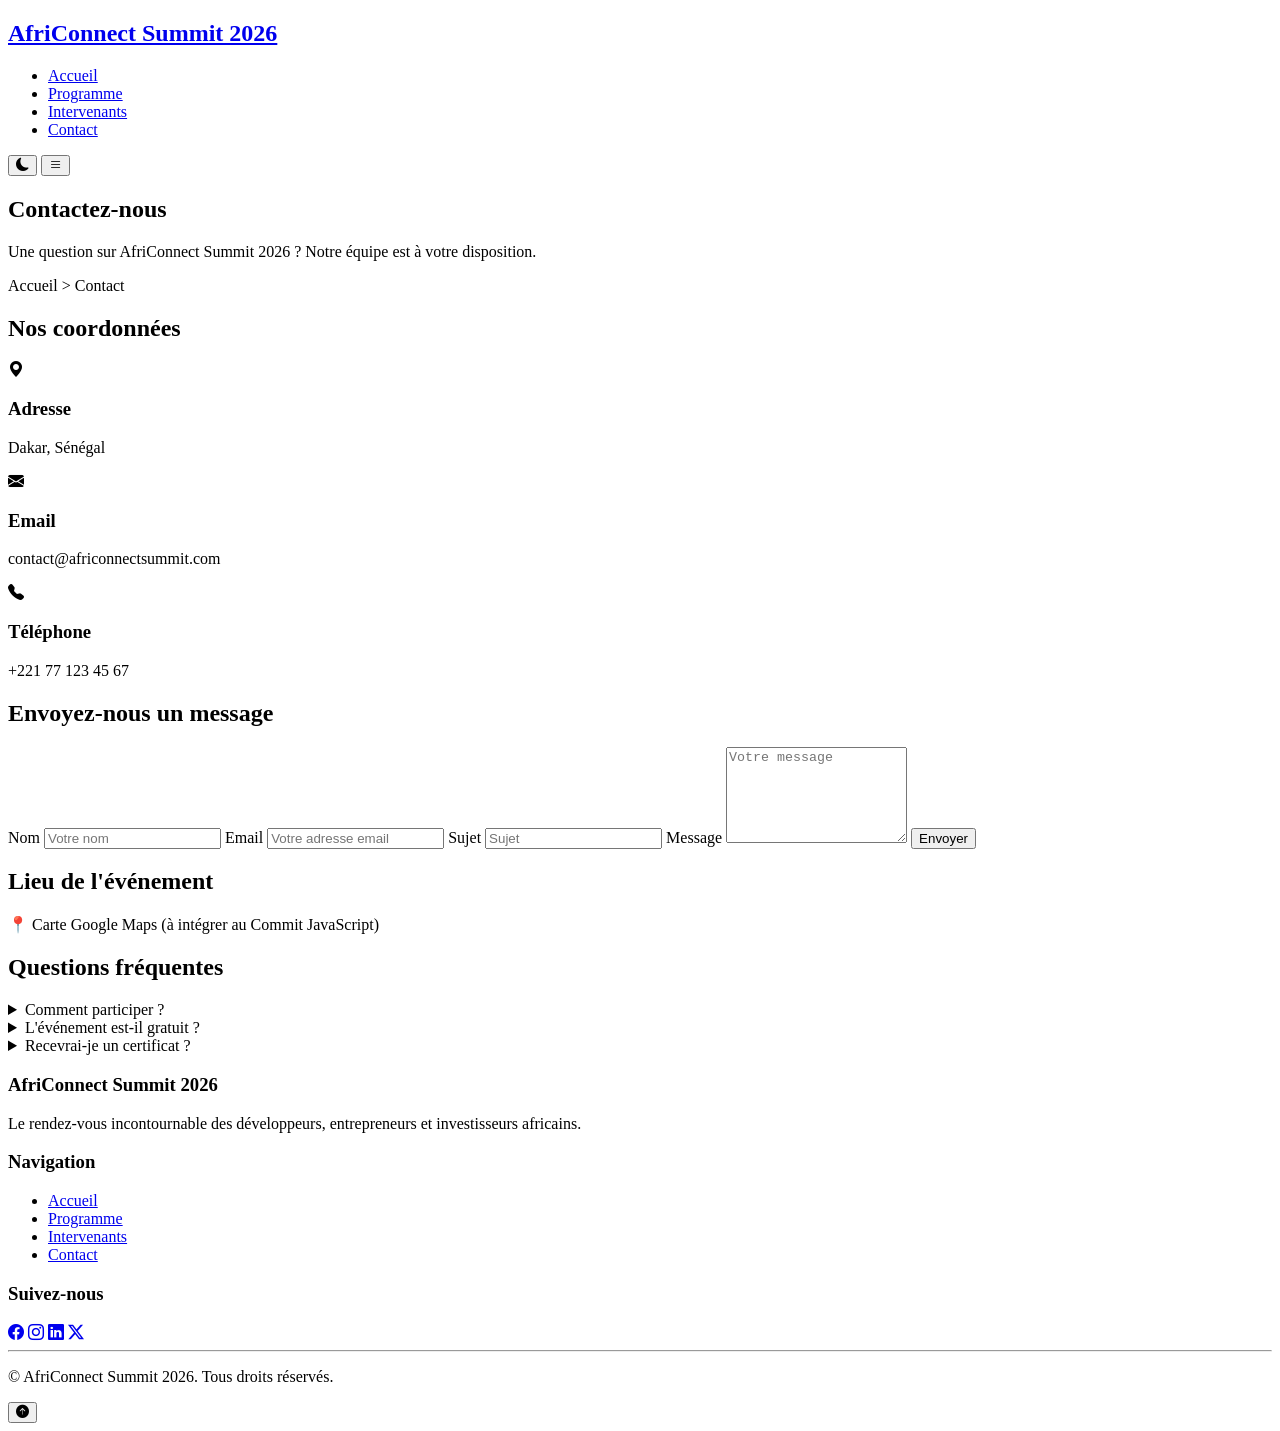
==== contact.html @ fccc992b "HTML : création des pages AfriConnect Summit, ajout du contenu et intégration des images" ====
<!DOCTYPE html>
<html lang="fr">

<head>

<meta charset="UTF-8">
<meta name="viewport" content="width=device-width, initial-scale=1.0">

<title>AfriConnect Summit 2026 - Contact</title>

<link rel="preconnect" href="https://fonts.googleapis.com">
<link rel="preconnect" href="https://fonts.gstatic.com" crossorigin>

<link href="https://fonts.googleapis.com/css2?family=Outfit:wght@400;600;700&family=Poppins:wght@300;400;500;600&display=swap" rel="stylesheet">

<link rel="stylesheet" href="https://cdn.jsdelivr.net/npm/bootstrap-icons@1.13.1/font/bootstrap-icons.min.css">

<link rel="stylesheet" href="css/style.css">

</head>

<body>

<header>

<nav>

<a href="index.html">
<h2>AfriConnect Summit 2026</h2>
</a>

<ul>
<li><a href="index.html">Accueil</a></li>
<li><a href="programme.html">Programme</a></li>
<li><a href="intervenants.html">Intervenants</a></li>
<li><a href="contact.html">Contact</a></li>
</ul>

<button id="theme-toggle">
<i class="bi bi-moon-fill"></i>
</button>

<button id="menu-toggle">
<i class="bi bi-list"></i>
</button>

</nav>

</header>

<main>
    <section id="hero-contact">

<h1>Contactez-nous</h1>

<p>
Une question sur AfriConnect Summit 2026 ?
Notre équipe est à votre disposition.
</p>

<p>
Accueil > Contact
</p>

</section>
<section id="infos-contact">

<h2>Nos coordonnées</h2>

<div class="contact-info">

<article>

<i class="bi bi-geo-alt-fill"></i>

<h3>Adresse</h3>

<p>Dakar, Sénégal</p>

</article>

<article>

<i class="bi bi-envelope-fill"></i>

<h3>Email</h3>

<p>contact@africonnectsummit.com</p>

</article>

<article>

<i class="bi bi-telephone-fill"></i>

<h3>Téléphone</h3>

<p>+221 77 123 45 67</p>

</article>

</div>

</section>
<section id="contact-form">

<h2>Envoyez-nous un message</h2>

<form>

<label>Nom</label>
<input type="text" placeholder="Votre nom">

<label>Email</label>
<input type="email" placeholder="Votre adresse email">

<label>Sujet</label>
<input type="text" placeholder="Sujet">

<label>Message</label>
<textarea rows="6" placeholder="Votre message"></textarea>

<button type="submit">
Envoyer
</button>

</form>

</section>
<section id="map">

<h2>Lieu de l'événement</h2>

<div class="map-placeholder">

<p>📍 Carte Google Maps (à intégrer au Commit JavaScript)</p>

</div>

</section>
<section id="faq">

<h2>Questions fréquentes</h2>

<details>

<summary>Comment participer ?</summary>

<p>
Il suffit de remplir le formulaire d'inscription.
</p>

</details>

<details>

<summary>L'événement est-il gratuit ?</summary>

<p>
Oui, l'accès est gratuit sur inscription.
</p>

</details>

<details>

<summary>Recevrai-je un certificat ?</summary>

<p>
Oui, un certificat de participation sera délivré.
</p>

</details>

</section>
<footer>

    <div class="footer-container"
        <div class="footer-column">
            <h3>AfriConnect Summit 2026</h3>
            <p>
                Le rendez-vous incontournable des développeurs,
                entrepreneurs et investisseurs africains.
            </p>
        </div>
        <div class="footer-column">
            <h3>Navigation</h3>

            <ul>
                <li><a href="index.html">Accueil</a></li>
                <li><a href="programme.html">Programme</a></li>
                <li><a href="intervenants.html">Intervenants</a></li>
                <li><a href="contact.html">Contact</a></li>
            </ul>
        </div>
        <div class="footer-column">

            <h3>Suivez-nous</h3>

            <a href="#"><i class="bi bi-facebook"></i></a>
            <a href="#"><i class="bi bi-instagram"></i></a>
            <a href="#"><i class="bi bi-linkedin"></i></a>
            <a href="#"><i class="bi bi-twitter-x"></i></a>

        </div>

    </div>

    <hr>

    <p>
        &copy; <span id="year"></span> AfriConnect Summit 2026.
        Tous droits réservés.
    </p>

    <button id="backToTop" aria-label="Retour en haut">
        <i class="bi bi-arrow-up-circle-fill"></i>
    </button>

</footer>

</main>

<script src="js/main.js"></script>

</body>
</html>
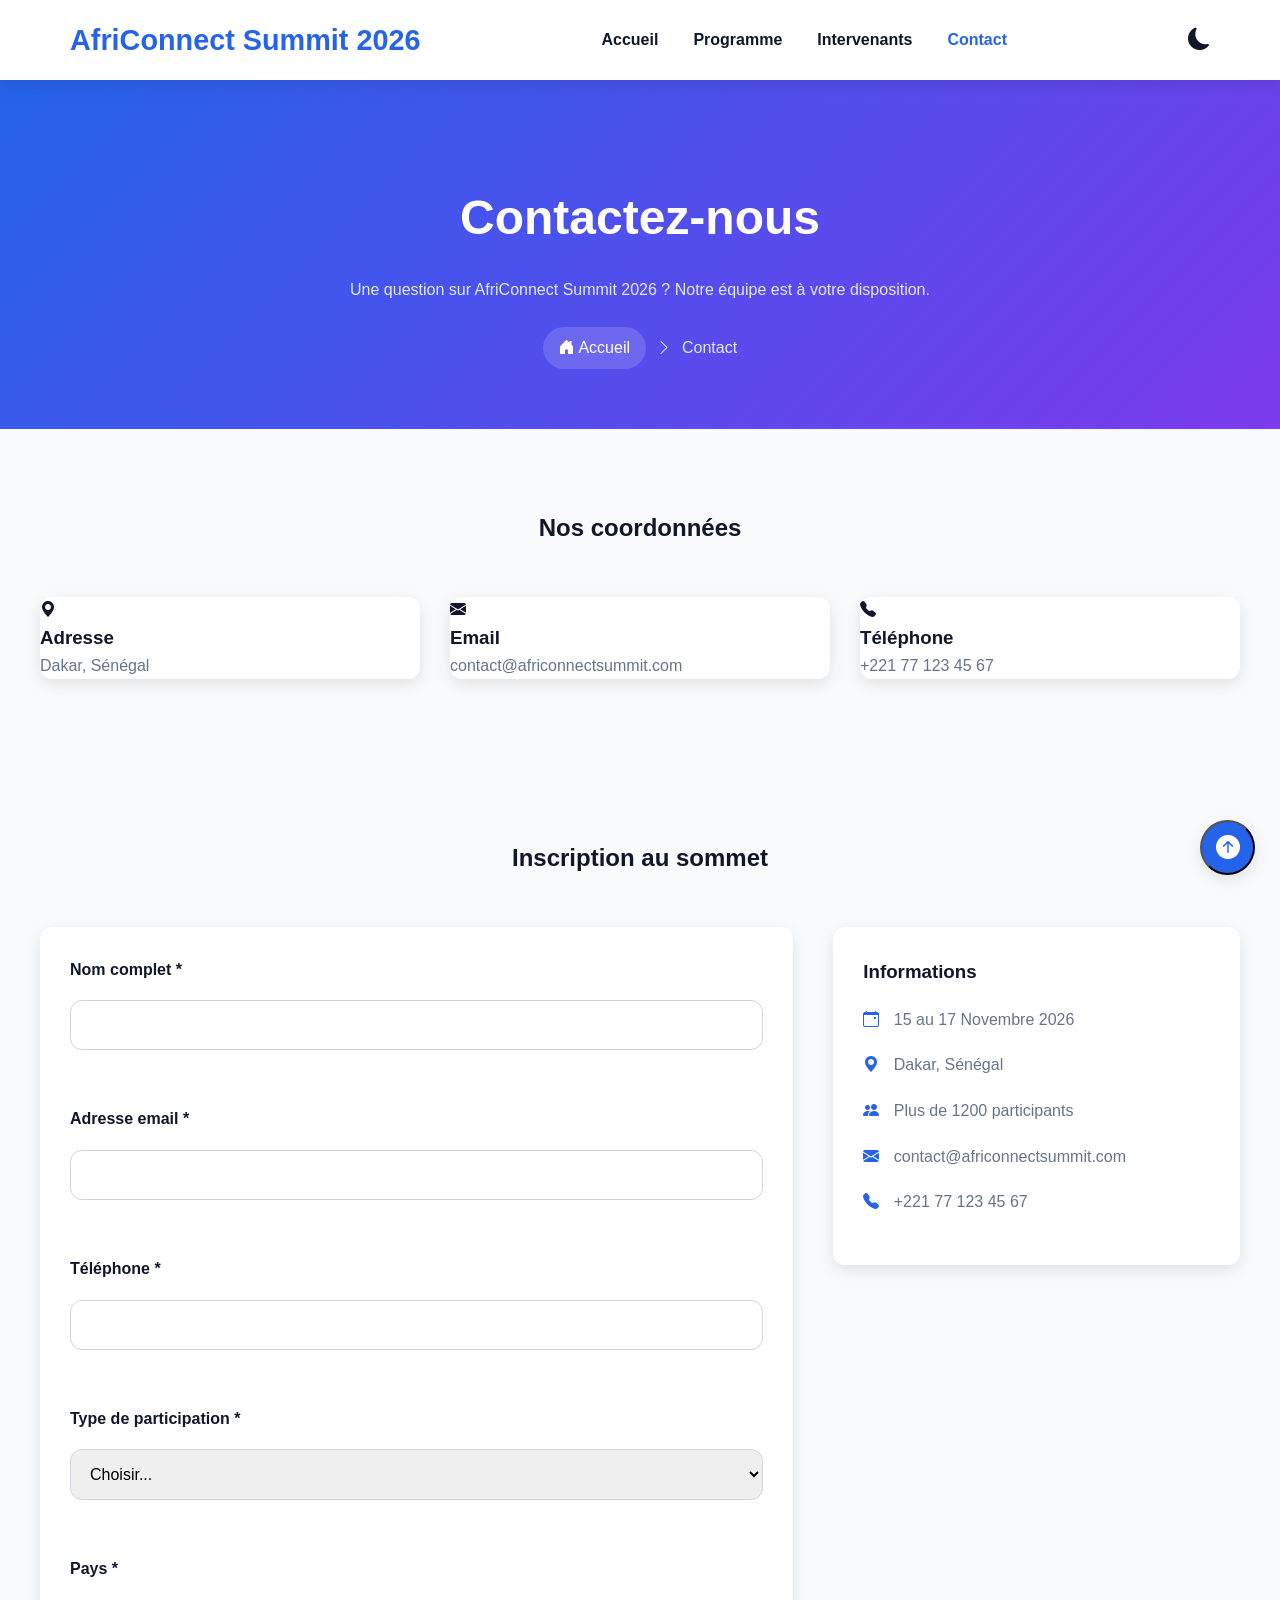
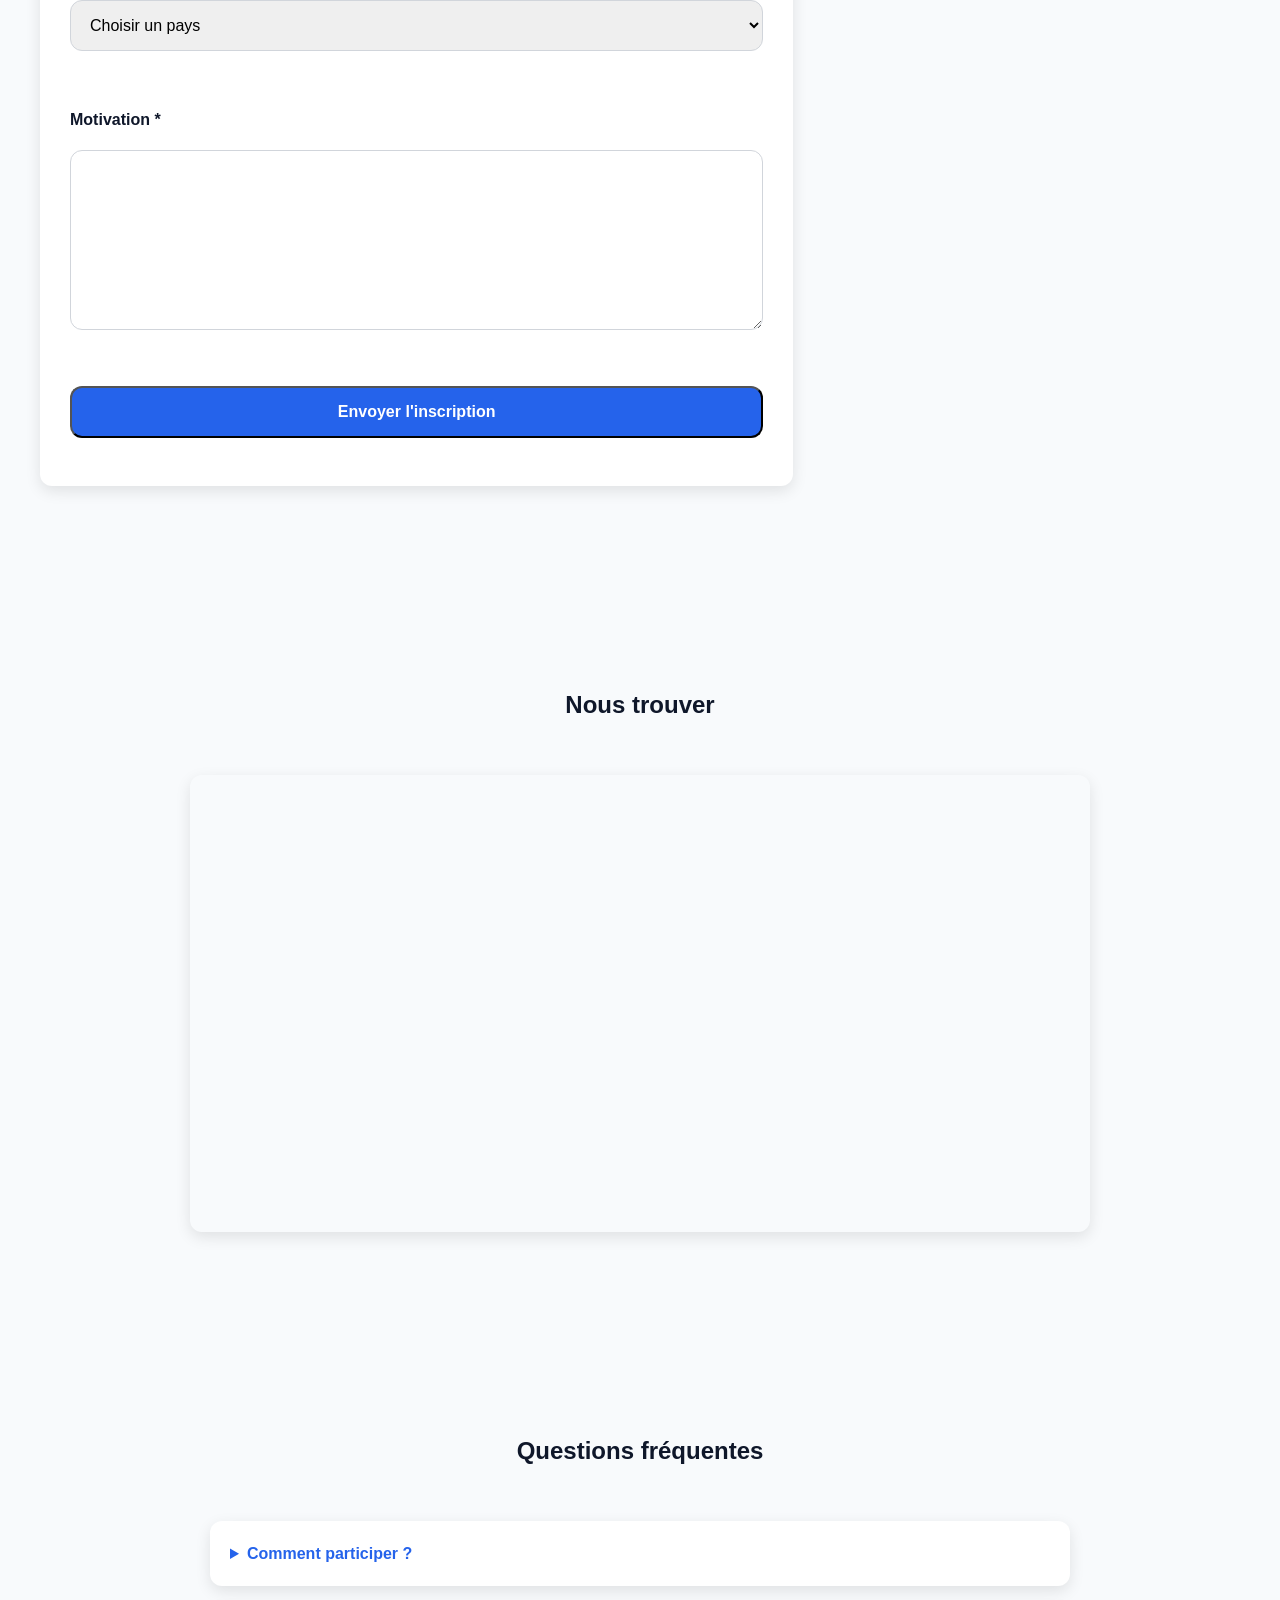
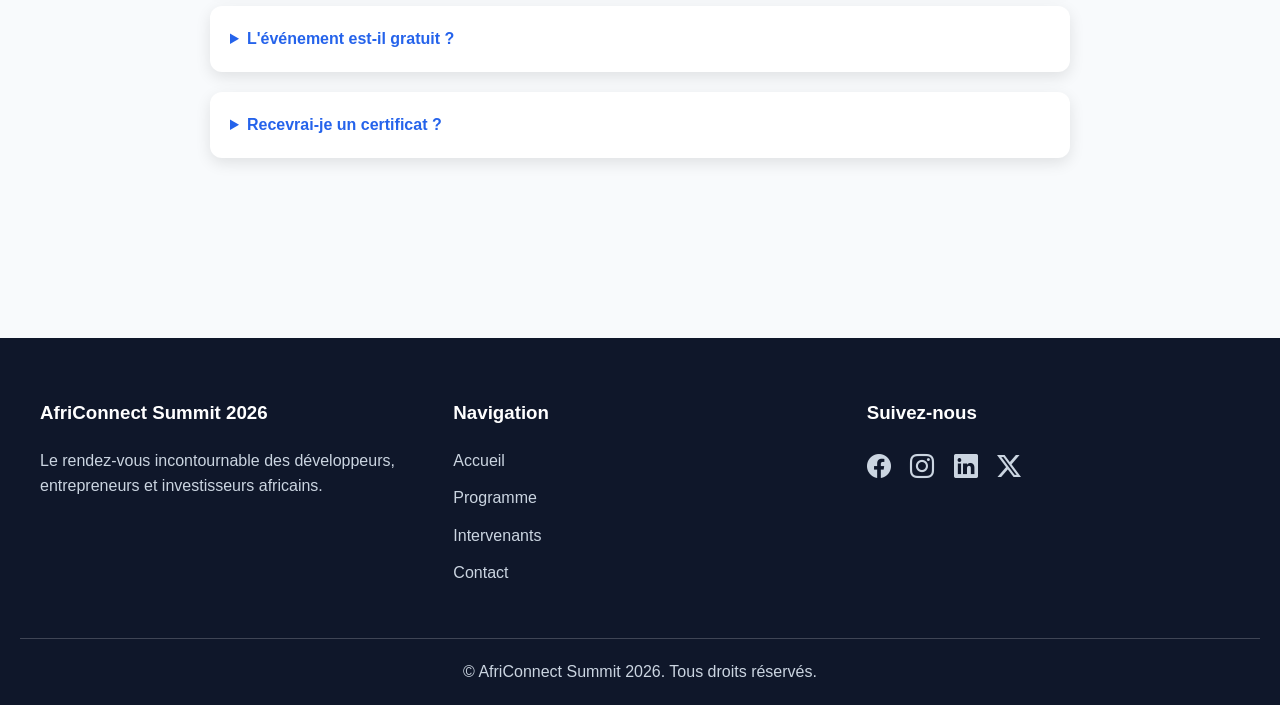
==== commit 9d9121d8: "Ajout des styles CSS, des interactions JavaScript et amélioration de l'interface utilisateur" ====
--- a/contact.html
+++ b/contact.html
@@ -33,14 +33,13 @@
 <li><a href="index.html">Accueil</a></li>
 <li><a href="programme.html">Programme</a></li>
 <li><a href="intervenants.html">Intervenants</a></li>
-<li><a href="contact.html">Contact</a></li>
+<li><a href="contact.html" class="active" aria-current="page">Contact</a></li>
 </ul>
-
-<button id="theme-toggle">
+<button id="theme-toggle" aria-label="Changer de thème">
 <i class="bi bi-moon-fill"></i>
 </button>
 
-<button id="menu-toggle">
+<button id="menu-toggle" aria-label="Ouvrir le menu">
 <i class="bi bi-list"></i>
 </button>
 
@@ -58,11 +57,20 @@
 Notre équipe est à votre disposition.
 </p>
 
-<p>
-Accueil > Contact
-</p>
+<div class="breadcrumb">
+    <a href="index.html">
+        <i class="bi bi-house-door-fill"></i> Accueil
+    </a>
+
+    <span>
+        <i class="bi bi-chevron-right"></i>
+    </span>
+
+    <span>Contact</span>
+</div>
 
 </section>
+
 <section id="infos-contact">
 
 <h2>Nos coordonnées</h2>
@@ -104,38 +112,109 @@
 </section>
 <section id="contact-form">
 
-<h2>Envoyez-nous un message</h2>
-
-<form>
-
-<label>Nom</label>
-<input type="text" placeholder="Votre nom">
-
-<label>Email</label>
-<input type="email" placeholder="Votre adresse email">
-
-<label>Sujet</label>
-<input type="text" placeholder="Sujet">
-
-<label>Message</label>
-<textarea rows="6" placeholder="Votre message"></textarea>
-
-<button type="submit">
-Envoyer
-</button>
+    <h2>Inscription au sommet</h2>
+
+    <div class="contact-container">
+
+        <div class="formulaire">
+
+            <form id="registrationForm">
+
+                <label for="nom">Nom complet *</label>
+                <input type="text" id="nom" name="nom" required>
+                <small class="error"></small>
+
+                <label for="email">Adresse email *</label>
+                <input type="email" id="email" name="email" required>
+                <small class="error"></small>
+
+                <label for="telephone">Téléphone *</label>
+                <input type="tel" id="telephone" name="telephone" required>
+                <small class="error"></small>
+
+                <label for="participation">Type de participation *</label>
+
+                <select id="participation" name="participation" required>
+                    <option value="">Choisir...</option>
+                    <option>Participant</option>
+                    <option>Intervenant</option>
+                    <option>Partenaire</option>
+                    <option>Presse</option>
+                </select>
+
+                <small class="error"></small>
+
+                <label for="pays">Pays *</label>
+
+                <select id="pays" name="pays" required>
+                    <option value="">Choisir un pays</option>
+                    <option>Sénégal</option>
+                    <option>Mauritanie</option>
+                    <option>Mali</option>
+                    <option>Maroc</option>
+                    <option>Algérie</option>
+                    <option>Tunisie</option>
+                    <option>Ghana</option>
+                    <option>Nigeria</option>
+                    <option>Côte d'Ivoire</option>
+                    <option>Burkina Faso</option>
+                </select>
+
+                <small class="error"></small>
+
+                <label for="message">Motivation *</label>
+
+                <textarea id="message" name="message" rows="6" required></textarea>
+
+                <small class="error"></small>
+
+                <button type="submit">
+                    Envoyer l'inscription
+                </button>
+
+                <p id="successMessage"></p>
+
 
 </form>
 
-</section>
+</div>
+
+<div class="infos">
+
+<h3>Informations</h3>
+
+<p><i class="bi bi-calendar-event"></i> 15 au 17 Novembre 2026</p>
+
+<p><i class="bi bi-geo-alt-fill"></i> Dakar, Sénégal</p>
+
+<p><i class="bi bi-people-fill"></i> Plus de 1200 participants</p>
+
+<p><i class="bi bi-envelope-fill"></i> contact@africonnectsummit.com</p>
+
+<p><i class="bi bi-telephone-fill"></i> +221 77 123 45 67</p>
+
+</div> 
+
+</div>
+
+</section> 
+
 <section id="map">
 
-<h2>Lieu de l'événement</h2>
-
-<div class="map-placeholder">
-
-<p>📍 Carte Google Maps (à intégrer au Commit JavaScript)</p>
-
-</div>
+    <h2>Nous trouver</h2>
+
+    <div class="map-container">
+
+        <iframe
+    src="https://www.google.com/maps?q=Dakar,Senegal&output=embed"
+    width="100%"
+    height="450"
+    style="border:0;"
+    loading="lazy"
+    allowfullscreen>
+</iframe>
+
+    </div>
 
 </section>
 <section id="faq">
@@ -175,7 +254,7 @@
 </section>
 <footer>
 
-    <div class="footer-container"
+    <div class="footer-container">
         <div class="footer-column">
             <h3>AfriConnect Summit 2026</h3>
             <p>
--- a/css/style.css
+++ b/css/style.css
@@ -0,0 +1,1410 @@
+/* 
+   AFRICONNECT SUMMIT 2026 STYLE PRINCIPAL
+*/
+
+/* Variables */
+:root{
+    --primary-color:#2563eb;
+    --secondary-color:#7c3aed;
+    --accent-color:#06b6d4;
+
+    --dark:#0f172a;
+    --dark-light:#1e293b;
+    --light:#f8fafc;
+    --white:#ffffff;
+    --gray:#64748b;
+
+    --radius:12px;
+    --shadow:0 5px 15px rgba(0,0,0,.10);
+    --transition:.3s ease-in-out;
+}
+
+/* Réinitialisation */
+
+*{
+    margin:0;
+    padding:0;
+    box-sizing:border-box;
+}
+
+html{
+    scroll-behavior:smooth;
+}
+
+body{
+    font-family:"Poppins",sans-serif;
+    background:var(--light);
+    color:var(--dark);
+    line-height:1.6;
+    padding-top:80px;
+}
+
+img{
+    display:block;
+    max-width:100%;
+}
+
+a{
+    text-decoration:none;
+    color:inherit;
+}
+
+ul{
+    list-style:none;
+}
+
+h1,h2,h3,h4{
+    font-family:"Outfit",sans-serif;
+    font-weight:700;
+}
+
+p{
+    color:var(--gray);
+}
+
+.container{
+    width:90%;
+    max-width:1200px;
+    margin:auto;
+}
+
+
+/*HEADER*/
+
+header{
+    position:fixed;
+    top:0;
+    left:0;
+    width:100%;
+    background:var(--white);
+    box-shadow:var(--shadow);
+    z-index:1000;
+}
+
+nav{
+    max-width:1200px;
+    height:80px;
+    margin:auto;
+    padding:0 30px;
+
+    display:flex;
+    justify-content:space-between;
+    align-items:center;
+}
+
+nav h2{
+    color:var(--primary-color);
+    font-size:1.8rem;
+}
+
+nav ul{
+    display:flex;
+    align-items:center;
+    gap:35px;
+}
+
+nav ul li a{
+    font-weight:600;
+    transition:var(--transition);
+}
+
+nav ul li a:hover{
+    color:var(--primary-color);
+}
+
+nav ul li a.active{
+    color:var(--primary-color);
+    font-weight:700;
+}
+
+/* Boutons */
+
+#theme-toggle,
+#menu-toggle{
+    background:none;
+    border:none;
+    font-size:1.4rem;
+    color:var(--dark);
+    cursor:pointer;
+    transition:var(--transition);
+}
+
+#theme-toggle:hover,
+#menu-toggle:hover{
+    color:var(--primary-color);
+}
+
+/* Menu hamburger caché sur ordinateur */
+
+#menu-toggle{
+    display:none;
+}
+
+
+/* HERO (Toutes les pages)*/
+
+.hero,
+#hero-programme,
+#hero-speakers,
+#hero-contact{
+
+    padding:100px 20px 60px;
+    text-align:center;
+
+    background:linear-gradient(
+        135deg,
+        var(--primary-color),
+        var(--secondary-color)
+    );
+
+    color:var(--white);
+
+}
+
+.hero h1,
+#hero-programme h1,
+#hero-speakers h1,
+#hero-contact h1{
+
+    color:var(--white);
+    font-size:3rem;
+    margin-bottom:20px;
+
+}
+
+.hero p,
+#hero-programme p,
+#hero-speakers p,
+#hero-contact p{
+
+    max-width:700px;
+    margin:15px auto;
+    color:#e2e8f0;
+
+}
+
+
+
+/* *BOUTONS*/
+
+.hero-buttons{
+
+    display:flex;
+    justify-content:center;
+    gap:20px;
+    margin-top:35px;
+    flex-wrap:wrap;
+
+}
+
+.btn{
+
+    display:inline-block;
+    padding:15px 30px;
+    border-radius:50px;
+    font-weight:600;
+    transition:var(--transition);
+
+}
+
+.btn-primary{
+
+    background:var(--accent-color);
+    color:var(--white);
+
+}
+
+.btn-primary:hover{
+
+    transform:translateY(-5px);
+
+}
+
+.btn-secondary{
+
+    background:var(--white);
+    color:var(--primary-color);
+
+}
+
+.btn-secondary:hover{
+
+    transform:translateY(-5px);
+
+}
+
+
+/*BREADCRUMB*/
+
+.breadcrumb{
+
+    margin-top:25px;
+    display:flex;
+    justify-content:center;
+    align-items:center;
+    gap:10px;
+
+}
+
+.breadcrumb a{
+
+    color:var(--white);
+    background:rgba(255,255,255,.15);
+    padding:8px 16px;
+    border-radius:25px;
+    transition:var(--transition);
+
+}
+
+.breadcrumb a:hover{
+
+    background:rgba(255,255,255,.30);
+
+}
+
+.breadcrumb span{
+
+    color:#dbeafe;
+
+}
+
+
+/* sections */
+
+section{
+    padding:80px 20px;
+}
+
+section h2{
+    text-align:center;
+    margin-bottom:50px;
+}
+
+/* cartes */
+
+.stat-card,
+.why-card,
+.speaker-card,
+.contact-info article,
+.themes-container article,
+.sponsors-container article{
+
+    background:var(--white);
+    border-radius:var(--radius);
+    box-shadow:var(--shadow);
+    transition:var(--transition);
+
+}
+
+.stat-card:hover,
+.why-card:hover,
+.speaker-card:hover,
+.contact-info article:hover,
+.themes-container article:hover,
+.sponsors-container article:hover{
+
+    transform:translateY(-10px);
+
+}
+
+
+/* Grilles */
+.stats-container,
+.why-container,
+.speakers-container,
+.contact-info,
+.themes-container,
+.sponsors-container{
+
+    max-width:1200px;
+    margin:auto;
+
+    display:grid;
+    gap:30px;
+}
+
+.stats-container{
+    grid-template-columns:repeat(4,1fr);
+}
+
+.why-container{
+    grid-template-columns:repeat(3,1fr);
+}
+
+.speakers-container{
+    grid-template-columns:repeat(4,1fr);
+}
+
+.contact-info{
+    grid-template-columns:repeat(3,1fr);
+}
+
+.themes-container{
+    grid-template-columns:repeat(4,1fr);
+}
+
+.sponsors-container{
+    grid-template-columns:repeat(3,1fr);
+}
+
+
+
+
+
+@media(max-width:992px){
+
+    .speakers-container{
+        grid-template-columns:repeat(2,1fr);
+    }
+
+}
+
+@media(max-width:768px){
+
+    .speakers-container{
+        grid-template-columns:1fr;
+    }
+
+}
+/* contact */
+
+.contact-container{
+
+    max-width:1200px;
+    margin:40px auto;
+
+    display:flex;
+    gap:40px;
+    align-items:flex-start;
+
+}
+
+.formulaire{
+
+    flex:2;
+
+    background:var(--white);
+    padding:30px;
+
+    border-radius:var(--radius);
+    box-shadow:var(--shadow);
+
+}
+
+.infos{
+
+    flex:1;
+
+    background:var(--white);
+    padding:30px;
+
+    border-radius:var(--radius);
+    box-shadow:var(--shadow);
+
+}
+
+.infos h3{
+
+    margin-bottom:20px;
+
+}
+
+.infos p{
+
+    margin:20px 0;
+
+}
+
+.infos i{
+
+    color:var(--primary-color);
+    margin-right:10px;
+
+}
+
+
+/* formulaire */
+
+#contact-form form{
+
+    display:flex;
+    flex-direction:column;
+    gap:18px;
+
+}
+
+#contact-form label{
+
+    font-weight:600;
+
+}
+
+#contact-form input,
+#contact-form select,
+#contact-form textarea{
+
+    width:100%;
+
+    padding:15px;
+
+    border:1px solid #d1d5db;
+
+    border-radius:var(--radius);
+
+    font-size:1rem;
+
+    font-family:inherit;
+
+    outline:none;
+
+    transition:var(--transition);
+
+}
+
+#contact-form input:focus,
+#contact-form select:focus,
+#contact-form textarea:focus{
+
+    border-color:var(--primary-color);
+
+    box-shadow:0 0 8px rgba(37,99,235,.2);
+
+}
+
+#contact-form textarea{
+
+    min-height:180px;
+    resize:vertical;
+
+}
+
+#contact-form button{
+
+    background:var(--primary-color);
+
+    color:var(--white);
+
+    padding:15px;
+
+    border-radius:var(--radius);
+
+    font-size:1rem;
+
+    font-weight:600;
+
+}
+
+#contact-form button:hover{
+
+    background:var(--secondary-color);
+
+}
+
+/* validation */
+
+.error{
+
+    color:#dc2626;
+
+    font-size:.9rem;
+
+    min-height:20px;
+
+}
+
+.success{
+
+    margin-top:20px;
+
+    background:#16a34a;
+
+    color:white;
+
+    padding:15px;
+
+    border-radius:var(--radius);
+
+    text-align:center;
+
+}
+
+
+/* google maps */
+
+.map-container{
+    max-width:900px;
+    margin:40px auto;
+    border-radius:var(--radius);
+    overflow:hidden;
+    box-shadow:var(--shadow);
+}
+
+
+/* FAQ  */
+
+#faq{
+
+    max-width:900px;
+    margin:auto;
+
+}
+
+#faq details{
+
+    background:var(--white);
+
+    margin-bottom:20px;
+
+    padding:20px;
+
+    border-radius:var(--radius);
+
+    box-shadow:var(--shadow);
+
+}
+
+#faq summary{
+
+    cursor:pointer;
+
+    font-weight:600;
+
+    color:var(--primary-color);
+
+}
+
+#faq p{
+
+    margin-top:15px;
+
+}
+
+
+/*FOOTER*/
+
+footer{
+
+    background:var(--dark);
+
+    color:var(--white);
+
+    padding:60px 20px 20px;
+
+    margin-top:80px;
+
+}
+
+.footer-container{
+
+    max-width:1200px;
+
+    margin:auto;
+
+    display:grid;
+
+    grid-template-columns:repeat(3,1fr);
+
+    gap:40px;
+
+}
+
+.footer-column h3{
+
+    color:var(--white);
+
+    margin-bottom:20px;
+
+}
+
+.footer-column p{
+
+    color:#cbd5e1;
+
+}
+
+.footer-column ul{
+
+    padding:0;
+
+}
+
+.footer-column ul li{
+
+    margin-bottom:12px;
+
+}
+
+.footer-column a{
+
+    color:#cbd5e1;
+
+    transition:var(--transition);
+
+}
+
+.footer-column a:hover{
+
+    color:var(--accent-color);
+
+}
+
+.footer-column i{
+
+    font-size:1.5rem;
+
+    margin-right:15px;
+
+}
+
+footer hr{
+
+    margin:40px 0 20px;
+
+    border:none;
+
+    border-top:1px solid rgba(255,255,255,.2);
+
+}
+
+footer > p{
+
+    text-align:center;
+
+    color:#cbd5e1;
+
+}
+
+
+/* bouton retour en haut */
+
+#backToTop{
+
+    position:fixed;
+
+    right:25px;
+
+    bottom:25px;
+
+    width:55px;
+
+    height:55px;
+
+    border-radius:50%;
+
+    background:var(--primary-color);
+
+    color:var(--white);
+
+    display:flex;
+
+    justify-content:center;
+
+    align-items:center;
+
+    font-size:1.5rem;
+
+    box-shadow:var(--shadow);
+
+    transition:var(--transition);
+
+}
+
+#backToTop:hover{
+
+    background:var(--secondary-color);
+
+    transform:translateY(-5px);
+
+}
+
+
+/* dark mode */
+
+body.dark-mode{
+
+    background:var(--dark);
+
+    color:var(--light);
+
+}
+
+body.dark-mode header{
+
+    background:var(--dark-light);
+
+
+}
+
+body.dark-mode nav h2,
+body.dark-mode nav a,
+body.dark-mode h1,
+body.dark-mode h2,
+body.dark-mode h3,
+body.dark-mode h4{
+
+    color:var(--light);
+
+}
+
+body.dark-mode p,
+body.dark-mode span,
+body.dark-mode label{
+
+    color:#cbd5e1;
+
+}
+
+body.dark-mode .stat-card,
+body.dark-mode .why-card,
+body.dark-mode .speaker-card,
+body.dark-mode .themes-container article,
+body.dark-mode .contact-info article,
+body.dark-mode .formulaire,
+body.dark-mode .infos,
+body.dark-mode .map-placeholder,
+body.dark-mode #faq details,
+body.dark-mode .sponsors-container article,
+body.dark-mode .tab,
+body.dark-mode table{
+
+    background:var(--dark-light);
+
+}
+
+body.dark-mode input,
+body.dark-mode textarea,
+body.dark-mode select{
+
+    background:#334155;
+
+    color:white;
+
+    border:1px solid #475569;
+
+}
+
+body.dark-mode input::placeholder,
+body.dark-mode textarea::placeholder{
+
+    color:#cbd5e1;
+
+}
+
+body.dark-mode footer{
+
+    background:#020617;
+
+}
+
+body.dark-mode .footer-column p,
+body.dark-mode .footer-column a{
+
+    color:#cbd5e1;
+
+}
+
+body.dark-mode .footer-column a:hover{
+
+    color:var(--accent-color);
+
+}
+
+
+/* Tableau Programme - Dark Mode */
+
+body.dark-mode thead{
+    background:var(--primary-color);
+    color:var(--white);
+}
+
+body.dark-mode tbody tr{
+    background:var(--dark-light);
+}
+
+body.dark-mode tbody td{
+    color:var(--light);
+    border-bottom:1px solid #475569;
+}
+
+body.dark-mode tbody tr:hover{
+    background:#334155;
+}
+
+body.dark-mode .tab{
+    background:#334155;
+    color:var(--light);
+}
+
+body.dark-mode .tab.active{
+    background:var(--primary-color);
+    color:var(--white);
+}
+
+
+/* ============================
+   HERO ACCUEIL
+============================ */
+
+.hero{
+    min-height:calc(100vh - 80px);
+    display:flex;
+    justify-content:center;
+    align-items:center;
+    text-align:center;
+}
+
+.hero-location{
+    margin-top:20px;
+    font-size:1.1rem;
+    font-weight:600;
+}
+
+#countdown{
+    margin-top:50px;
+
+    display:flex;
+    justify-content:center;
+    align-items:center;
+
+    gap:25px;
+
+    flex-wrap:wrap;
+}
+
+.time-box{
+    width:120px;
+    height:120px;
+
+    background:rgba(255,255,255,.15);
+
+    backdrop-filter:blur(10px);
+
+    border-radius:15px;
+
+    display:flex;
+    flex-direction:column;
+    justify-content:center;
+    align-items:center;
+
+    box-shadow:var(--shadow);
+}
+
+.time-box h2{
+    color:white;
+    font-size:2.2rem;
+}
+
+.time-box p{
+    color:white;
+    margin-top:8px;
+}
+
+
+/* CHIFFRES */
+.chiffres{
+    text-align:center;
+}
+
+.stat-card h3{
+    font-size:2.3rem;
+    margin-bottom:10px;
+}
+
+
+/*  */
+
+.why-card h3{
+    margin-bottom:15px;
+}
+
+.why-card p{
+    padding:0 10px;
+}
+/*  */
+
+
+.tab-content{
+    display:none;
+}
+
+.tab-content.active{
+    display:block;
+}
+
+.tabs{
+    display:flex;
+    justify-content:center;
+    gap:20px;
+    flex-wrap:wrap;
+    margin:50px 0;
+}
+
+.tab{
+    padding:14px 30px;
+    border:none;
+    border-radius:40px;
+    background:white;
+    color:var(--dark);
+    font-weight:600;
+    cursor:pointer;
+    box-shadow:var(--shadow);
+    transition:.3s;
+}
+
+.tab:hover{
+    transform:translateY(-3px);
+}
+
+.tab.active{
+    background:linear-gradient(
+        135deg,
+        var(--primary-color),
+        var(--secondary-color)
+    );
+    color:white;
+}
+
+/* TABLE */
+table{
+    width:100%;
+    border-collapse:collapse;
+    overflow:hidden;
+    border-radius:15px;
+    box-shadow:var(--shadow);
+    background:white;
+}
+
+thead{
+    background:linear-gradient(
+        90deg,
+        var(--primary-color),
+        var(--secondary-color)
+    );
+}
+
+thead th{
+    color:white;
+    padding:18px;
+}
+
+tbody td{
+    padding:18px;
+    border-bottom:1px solid #eee;
+}
+
+tbody tr{
+    transition:.3s;
+}
+
+tbody tr:hover{
+    background:#f4f9ff;
+}
+
+.program-table{
+    overflow:hidden;
+    border-radius:18px;
+    box-shadow:var(--shadow);
+    margin-top:40px;
+}
+
+.program-table table{
+    width:100%;
+    border-collapse:collapse;
+}
+
+.program-table thead{
+    background:linear-gradient(
+        135deg,
+        var(--primary-color),
+        var(--secondary-color)
+    );
+    color:white;
+}
+
+.program-table th,
+.program-table td{
+    padding:18px;
+    text-align:left;
+}
+
+.program-table tbody tr:nth-child(even){
+    background:#f8fafc;
+}
+
+.program-table tbody tr:hover{
+    background:#dbeafe;
+}
+/* SPONSORS */
+.sponsors-container{
+    max-width:1100px;
+    margin:50px auto;
+
+    display:grid;
+    grid-template-columns:1fr 1.4fr 1fr;
+    gap:30px;
+    align-items:center;
+}
+
+.sponsors-container article{
+    padding:35px 25px;
+    border-radius:18px;
+    text-align:center;
+    box-shadow:var(--shadow);
+    transition:var(--transition);
+}
+
+.sponsors-container article:hover{
+    transform:translateY(-10px);
+}
+
+.gold{
+    border-top:8px solid gold;
+    padding:60px 30px;
+    transform:scale(1.08);
+}
+
+.silver{
+    border-top:8px solid silver;
+}
+
+.bronze{
+    border-top:8px solid peru;
+}
+
+.gold h3,
+.silver h3,
+.bronze h3{
+    margin-bottom:18px;
+}
+
+.gold p,
+.silver p,
+.bronze p{
+    line-height:1.8;
+}
+
+/* SPEAKER CARDS */
+.speaker-card{
+    background: var(--white);
+    border-radius: 18px;
+    overflow: hidden;
+    box-shadow: 0 8px 20px rgba(0,0,0,.10);
+    transition: all .4s ease;
+}
+
+.speaker-card:hover{
+    transform: translateY(-10px);
+    box-shadow: 0 15px 35px rgba(0,0,0,.18);
+}
+
+.speaker-card img{
+    width:100%;
+    height:250px;
+    object-fit:cover;
+    transition:.5s;
+}
+
+.speaker-card:hover img{
+    transform:scale(1.08);
+}
+
+.speaker-content{
+    padding:20px;
+    text-align:center;
+}
+
+.speaker-content h3{
+    margin-bottom:8px;
+    color:var(--dark);
+    font-size:1.2rem;
+}
+
+.speaker-content p{
+    color:var(--gray);
+    margin-bottom:12px;
+}
+
+.speaker-content span{
+    display:inline-block;
+    background:#eef4ff;
+    color:var(--primary-color);
+    padding:6px 15px;
+    border-radius:20px;
+    font-size:.9rem;
+    font-weight:600;
+}
+
+/* CARDS */
+.stat-card:hover,
+.why-card:hover,
+.speaker-card:hover,
+.contact-info article:hover,
+.themes-container article:hover,
+.sponsors-container article:hover{
+    transform:translateY(-10px);
+}
+
+.btn:hover{
+    transform:translateY(-5px);
+}
+
+#backToTop:hover{
+    transform:translateY(-5px);
+}
+
+/* FILTERS */
+#filters{
+    text-align:center;
+    padding:60px 20px;
+}
+
+.filter-buttons{
+    display:flex;
+    justify-content:center;
+    align-items:center;
+    gap:20px;
+    flex-wrap:wrap;
+    margin-top:30px;
+}
+
+.filter-buttons button{
+    padding:12px 25px;
+    border:none;
+    border-radius:30px;
+    background:var(--white);
+    color:var(--dark);
+    font-weight:600;
+    cursor:pointer;
+    box-shadow:var(--shadow);
+    transition:var(--transition);
+}
+
+.filter-buttons button:hover,
+.filter-buttons button.active{
+    background:var(--primary-color);
+    color:var(--white);
+}
+
+
+
+#hero-programme{
+    min-height:45vh;
+    display:flex;
+    flex-direction:column;
+    justify-content:center;
+    align-items:center;
+    text-align:center;
+}
+
+#hero-programme h1{
+    font-size:3rem;
+    margin-bottom:20px;
+}
+
+#hero-programme p{
+    max-width:700px;
+    font-size:1.1rem;
+}
+
+.tab,
+table,
+tbody tr{
+    transition:.3s;
+}
+.program-table tbody tr{
+    transition:.3s;
+}
+
+.program-table tbody tr:hover{
+    transform:scale(1.01);
+}
+
+
+
+.speaker-card{
+    transition:0.4s ease;
+}
+
+.speaker-card.hide{
+    opacity:0;
+    transform:scale(0.9);
+    pointer-events:none;
+    display:none;
+}
+
+.speaker-card.show{
+    opacity:1;
+    transform:scale(1);
+    display:block;
+}
+
+.program-table td i{
+    color:var(--primary-color);
+    margin-right:8px;
+}
+
+
+
+@media (max-width:992px){
+
+    nav{
+        padding:0 20px;
+    }
+
+    nav h2{
+        font-size:1.5rem;
+    }
+
+    #menu-toggle{
+        display:block;
+    }
+
+    nav ul{
+        position:absolute;
+        top:80px;
+        left:0;
+        width:100%;
+        background:var(--white);
+
+        display:flex;
+        flex-direction:column;
+        align-items:center;
+        gap:20px;
+
+        padding:30px 0;
+
+        box-shadow:var(--shadow);
+
+        display:none;
+    }
+
+    nav ul.show{
+        display:flex;
+    }
+
+    body.dark-mode nav ul{
+        background:var(--dark-light);
+    }
+
+}
+
+@media (max-width:768px){
+
+    .stats-container,
+    .why-container,
+    .themes-container,
+    .contact-info,
+    .footer-container{
+        grid-template-columns:1fr;
+    }
+
+    .speakers-grid{
+        grid-template-columns:1fr;
+    }
+
+    .sponsors-container{
+        grid-template-columns:1fr;
+    }
+
+    .contact-container{
+        flex-direction:column;
+    }
+
+    .hero h1,
+    #hero-programme h1,
+    #hero-speakers h1,
+    #hero-contact h1{
+        font-size:2.2rem;
+    }
+
+    .time-box{
+        width:90px;
+        height:90px;
+    }
+
+}
+
+@media (max-width:768px){
+
+    table{
+        display:block;
+        overflow-x:auto;
+        white-space:nowrap;
+    }
+
+}
+
+.reveal{
+    opacity:0;
+    transform:translateY(40px);
+    transition:.8s ease;
+}
+
+.reveal.active{
+    opacity:1;
+    transform:translateY(0);
+}
+
+.speaker-card img{
+    transition:.5s;
+}
+
+.speaker-card:hover img{
+    transform:scale(1.08);
+}
+
+.btn:hover{
+    transform:translateY(-5px) scale(1.03);
+}
+
+.footer-column a:hover{
+    transform:translateY(-4px);
+}
+
+.themes-container article{
+    background:var(--white);
+    padding:35px 25px;
+    border-radius:18px;
+    text-align:center;
+    box-shadow:var(--shadow);
+    transition:var(--transition);
+}
+
+.themes-container article:hover{
+    transform:translateY(-10px);
+    box-shadow:0 15px 30px rgba(0,0,0,.15);
+}
+
+.themes-container i{
+    font-size:3.2rem;
+    color:var(--primary-color);
+    margin-bottom:20px;
+    transition:.4s;
+}
+
+.themes-container article:hover i{
+    transform:scale(1.2) rotate(8deg);
+    color:var(--secondary-color);
+}
+
+.themes-container h3{
+    margin-bottom:15px;
+}
+
+body.dark-mode #contact-form,
+body.dark-mode #infos-contact,
+body.dark-mode #faq,
+body.dark-mode #map{
+    background:var(--dark);
+}
+
+body.dark-mode iframe{
+    filter:invert(90%) hue-rotate(180deg);
+}
+
+
+body.dark-mode #theme-toggle,
+body.dark-mode #menu-toggle{
+    color:white;
+}
+
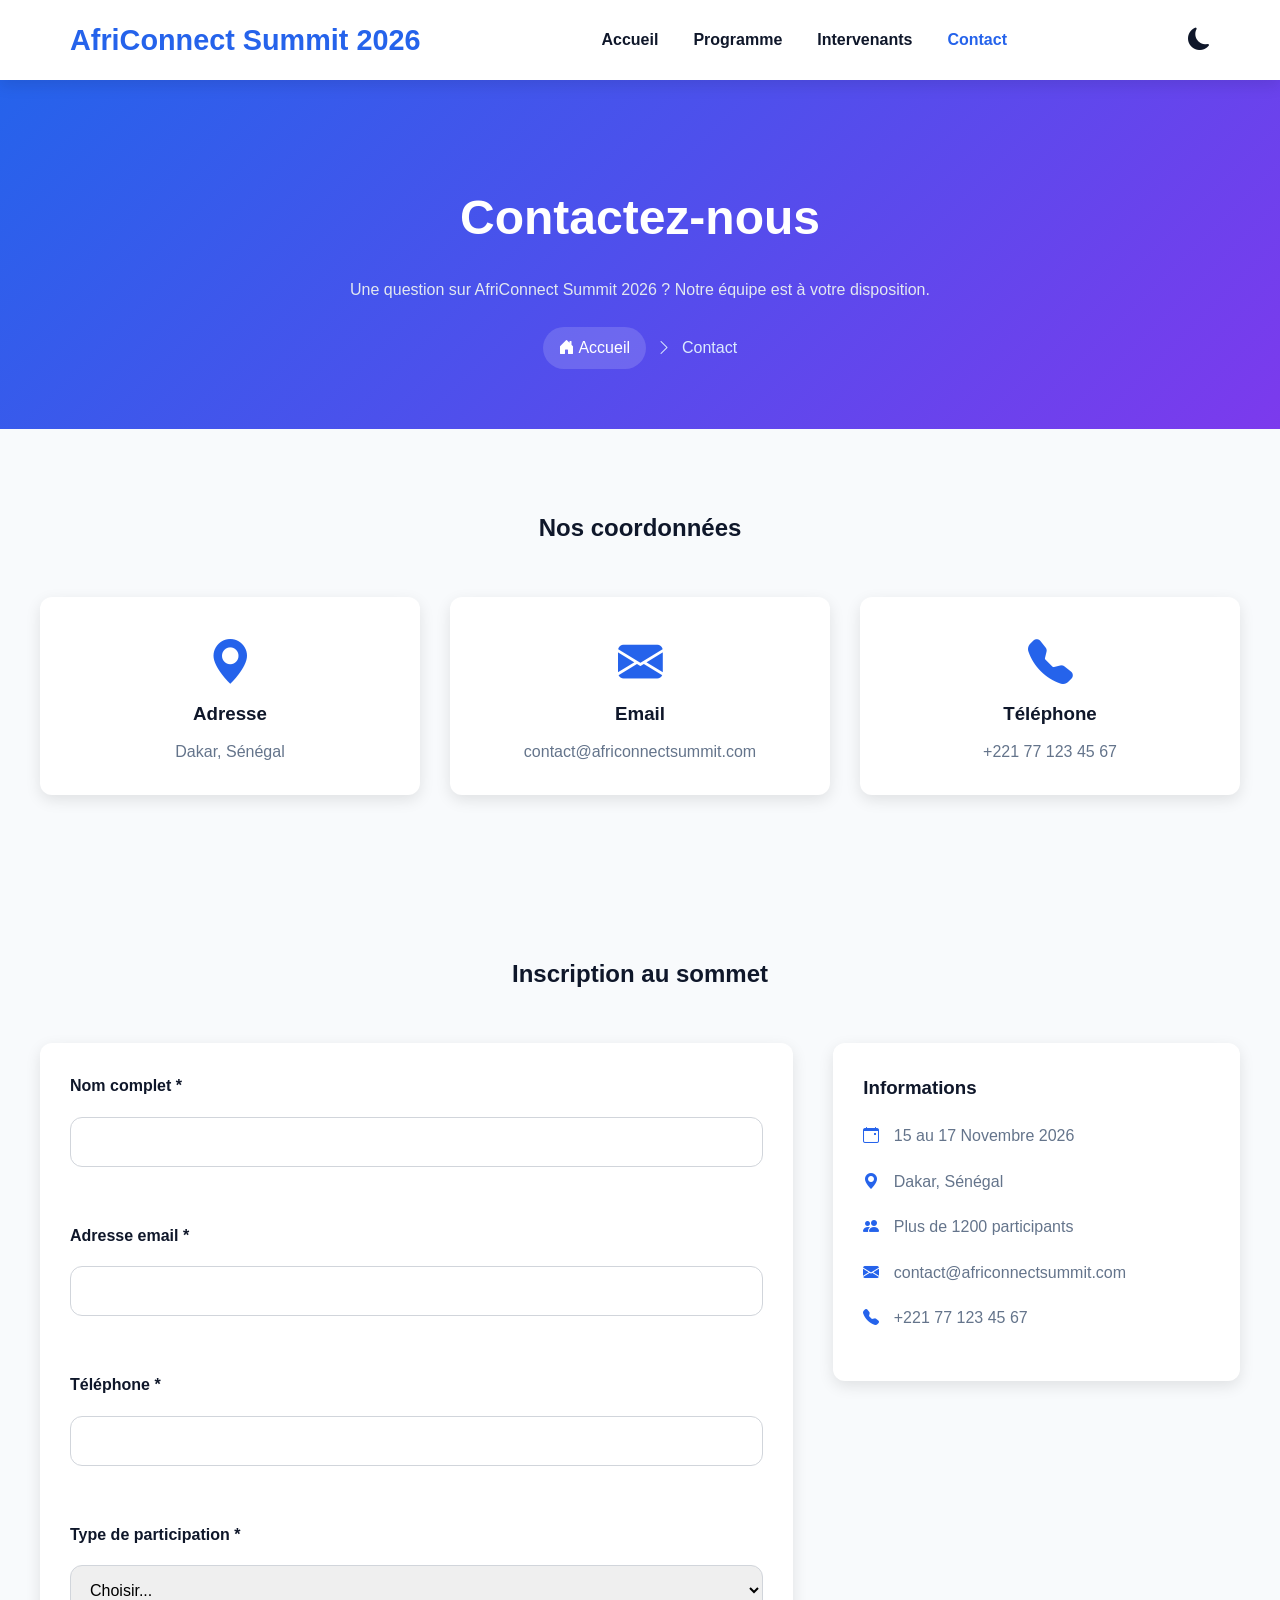
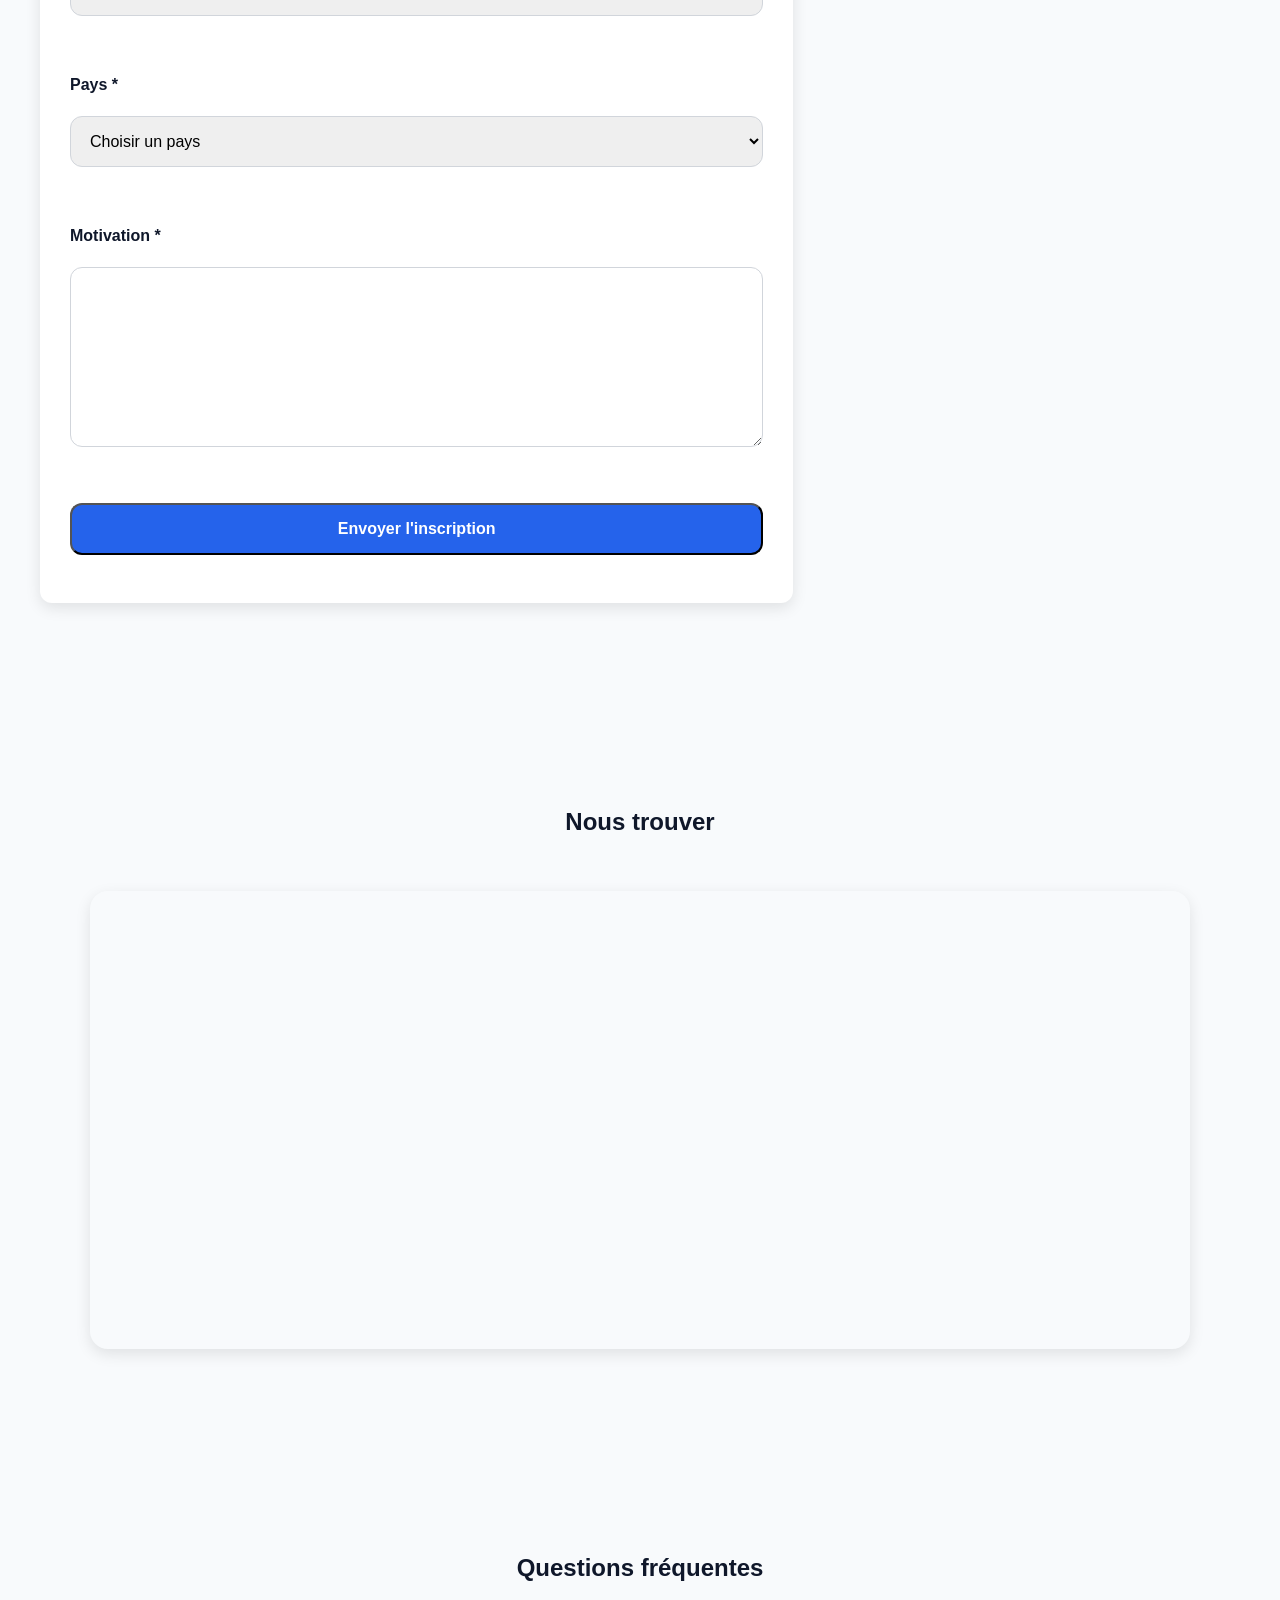
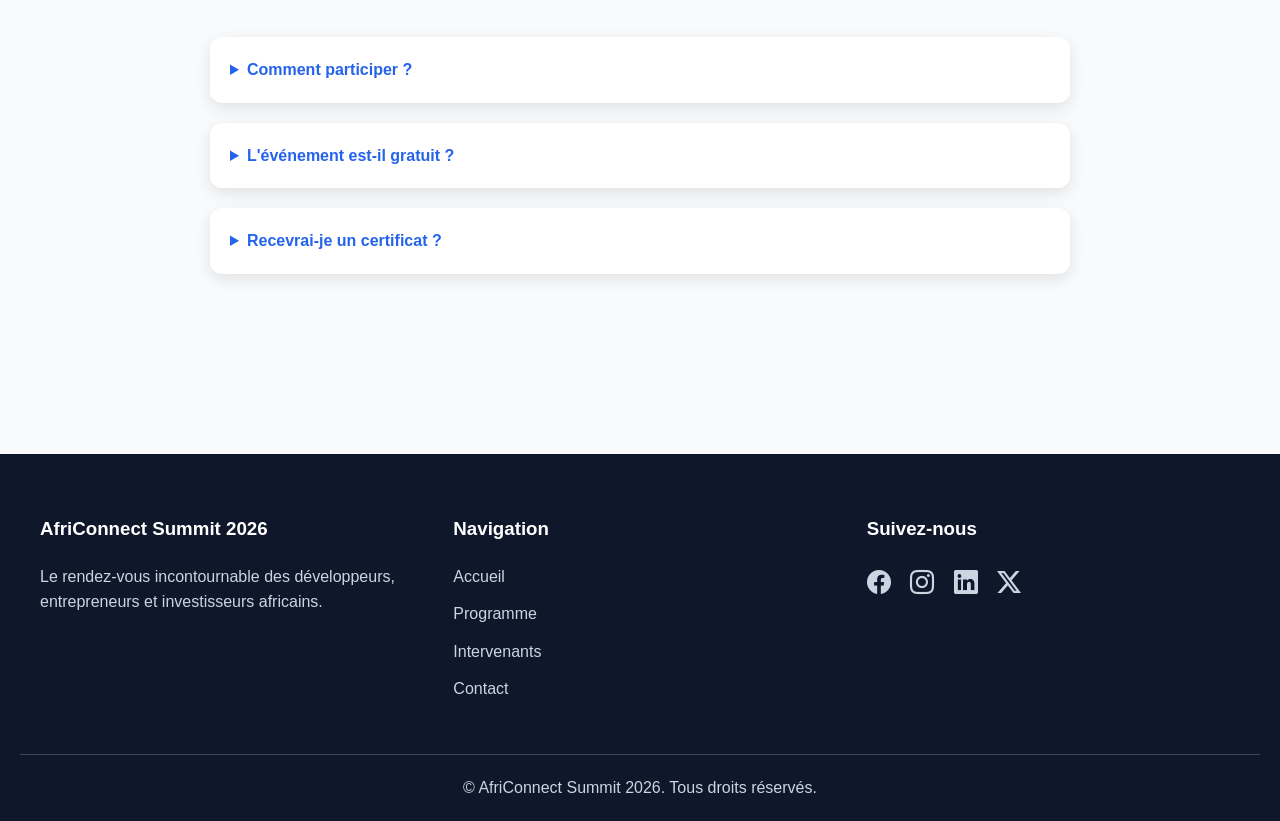
==== commit 839cd815: "Optimisation de l'interface, harmonisation des pages et corrections générales" ====
--- a/contact.html
+++ b/contact.html
@@ -232,7 +232,6 @@
 </details>
 
 <details>
-
 <summary>L'événement est-il gratuit ?</summary>
 
 <p>
--- a/css/style.css
+++ b/css/style.css
@@ -16,6 +16,7 @@
 
     --radius:12px;
     --shadow:0 5px 15px rgba(0,0,0,.10);
+    /* transition:.3s ease-in-out VEU */
     --transition:.3s ease-in-out;
 }
 
@@ -99,6 +100,7 @@
 
 nav ul{
     display:flex;
+    /* aligne un element dans un conteneur Flexbox */
     align-items:center;
     gap:35px;
 }
@@ -128,7 +130,7 @@
     cursor:pointer;
     transition:var(--transition);
 }
-
+/* #theme-toggle:hover  */
 #theme-toggle:hover,
 #menu-toggle:hover{
     color:var(--primary-color);
@@ -185,7 +187,7 @@
 
 
 
-/* *BOUTONS*/
+/* BOUTONS*/
 
 .hero-buttons{
 
@@ -193,12 +195,14 @@
     justify-content:center;
     gap:20px;
     margin-top:35px;
+    /*  */
     flex-wrap:wrap;
+    flex-direction:column;
 
 }
 
 .btn{
-
+    width:100%;
     display:inline-block;
     padding:15px 30px;
     border-radius:50px;
@@ -233,6 +237,30 @@
 
 }
 
+.filter-buttons button{
+    padding:12px 28px;
+    border:none;
+    border-radius:30px;
+    background:var(--white);
+    color:var(--dark);
+    font-weight:600;
+    cursor:pointer;
+    box-shadow:var(--shadow);
+    transition:all .3s ease;
+}
+
+.filter-buttons button:hover{
+    transform:translateY(-3px);
+}
+
+.filter-buttons button.active{
+    background:linear-gradient(
+        135deg,
+        var(--primary-color),
+        var(--secondary-color)
+    );
+    color:white;
+}
 
 /*BREADCRUMB*/
 
@@ -340,6 +368,7 @@
 }
 
 .themes-container{
+    /*  */
     grid-template-columns:repeat(4,1fr);
 }
 
@@ -349,7 +378,12 @@
 
 
 
-
+.stat-card,
+.why-card,
+.speaker-card,
+.themes-container article{
+    transition:.4s;
+}
 
 @media(max-width:992px){
 
@@ -401,7 +435,10 @@
     border-radius:var(--radius);
     box-shadow:var(--shadow);
 
-}
+    position:sticky;
+    top:110px;
+}
+
 
 .infos h3{
 
@@ -421,7 +458,29 @@
     margin-right:10px;
 
 }
-
+.contact-info article{
+    padding:30px;
+    text-align:center;
+}
+
+.contact-info article i{
+    font-size:2.8rem;
+    color:var(--primary-color);
+    margin-bottom:20px;
+}
+
+.contact-info article h3{
+    margin-bottom:10px;
+}
+
+#contact-form button{
+    cursor:pointer;
+    transition:var(--transition);
+}
+
+#contact-form button:hover{
+    transform:translateY(-3px);
+}
 
 /* formulaire */
 
@@ -474,6 +533,7 @@
 #contact-form textarea{
 
     min-height:180px;
+    /* rebondissement en hauteur  */
     resize:vertical;
 
 }
@@ -531,15 +591,21 @@
 
 /* google maps */
 
+
 .map-container{
-    max-width:900px;
+    max-width:1100px;
     margin:40px auto;
-    border-radius:var(--radius);
+    border-radius:18px;
+    /* le contenue qui depasse est caché */
     overflow:hidden;
     box-shadow:var(--shadow);
 }
 
-
+.map-container iframe{
+    width:100%;
+    height:450px;
+    border:0;
+}
 /* FAQ  */
 
 #faq{
@@ -560,6 +626,7 @@
     border-radius:var(--radius);
 
     box-shadow:var(--shadow);
+    transition:3s ease;
 
 }
 
@@ -577,6 +644,10 @@
 
     margin-top:15px;
 
+}
+
+#faq details[open]{
+    border-left:5px solid var(--primary-color);
 }
 
 
@@ -841,9 +912,9 @@
 }
 
 
-/* ============================
+/* 
    HERO ACCUEIL
-============================ */
+ */
 
 .hero{
     min-height:calc(100vh - 80px);
@@ -962,11 +1033,21 @@
         var(--secondary-color)
     );
     color:white;
+    
+}
+.tab{
+    letter-spacing:0.5px;
+    font-size:1rem;
+}
+
+.tab.active{
+    box-shadow:0 8px 20px rgba(37,99,235,.30);
 }
 
 /* TABLE */
 table{
     width:100%;
+
     border-collapse:collapse;
     overflow:hidden;
     border-radius:15px;
@@ -998,6 +1079,14 @@
 
 tbody tr:hover{
     background:#f4f9ff;
+}
+
+tbody tr:nth-child(even){
+    background:#f8fafc;
+}
+
+tbody td{
+    vertical-align:middle;
 }
 
 .program-table{
@@ -1090,19 +1179,16 @@
     overflow: hidden;
     box-shadow: 0 8px 20px rgba(0,0,0,.10);
     transition: all .4s ease;
+    border:1px solid rgba(0,0,0,.05);
 }
 
 .speaker-card:hover{
     transform: translateY(-10px);
     box-shadow: 0 15px 35px rgba(0,0,0,.18);
-}
-
-.speaker-card img{
-    width:100%;
-    height:250px;
-    object-fit:cover;
-    transition:.5s;
-}
+    border-color:var(--primary-color);
+}
+
+
 
 .speaker-card:hover img{
     transform:scale(1.08);
@@ -1124,7 +1210,13 @@
     margin-bottom:12px;
 }
 
+.speaker-card:hover span{
+    background:var(--primary-color);
+    color:white;
+}
+
 .speaker-content span{
+    transition:.3s;
     display:inline-block;
     background:#eef4ff;
     color:var(--primary-color);
@@ -1144,9 +1236,6 @@
     transform:translateY(-10px);
 }
 
-.btn:hover{
-    transform:translateY(-5px);
-}
 
 #backToTop:hover{
     transform:translateY(-5px);
@@ -1167,26 +1256,6 @@
     margin-top:30px;
 }
 
-.filter-buttons button{
-    padding:12px 25px;
-    border:none;
-    border-radius:30px;
-    background:var(--white);
-    color:var(--dark);
-    font-weight:600;
-    cursor:pointer;
-    box-shadow:var(--shadow);
-    transition:var(--transition);
-}
-
-.filter-buttons button:hover,
-.filter-buttons button.active{
-    background:var(--primary-color);
-    color:var(--white);
-}
-
-
-
 #hero-programme{
     min-height:45vh;
     display:flex;
@@ -1215,16 +1284,6 @@
     transition:.3s;
 }
 
-.program-table tbody tr:hover{
-    transform:scale(1.01);
-}
-
-
-
-.speaker-card{
-    transition:0.4s ease;
-}
-
 .speaker-card.hide{
     opacity:0;
     transform:scale(0.9);
@@ -1233,15 +1292,27 @@
 }
 
 .speaker-card.show{
+    display:block;
     opacity:1;
     transform:scale(1);
-    display:block;
-}
-
-.program-table td i{
-    color:var(--primary-color);
-    margin-right:8px;
-}
+    animation:fadeSpeaker .5s ease;
+}
+
+@keyframes fadeSpeaker{
+
+    from{
+        opacity:0;
+        transform:scale(.9);
+    }
+
+    to{
+        opacity:1;
+        transform:scale(1);
+    }
+
+}
+
+
 
 
 
@@ -1265,7 +1336,7 @@
         left:0;
         width:100%;
         background:var(--white);
-
+        transition:.3s ease;
         display:flex;
         flex-direction:column;
         align-items:center;
@@ -1408,3 +1479,65 @@
     color:white;
 }
 
+.tab-content.active{
+    animation:fadeIn .4s ease;
+}
+
+@keyframes fadeIn{
+
+    from{
+        opacity:0;
+        transform:translateY(15px);
+    }
+
+    to{
+        opacity:1;
+        transform:translateY(0);
+    }
+
+}
+
+table i{
+    color:var(--primary-color);
+    margin-right:8px;
+}
+
+@media(max-width:768px){
+
+    .tabs{
+        gap:12px;
+    }
+
+    .tab{
+        width:100%;
+    }
+
+}
+
+.speaker-note{
+    text-align:center;
+    font-weight:600;
+    margin-top:15px;
+    color:#dbeafe;
+}
+
+#backToTop{
+    opacity:0;
+    visibility:hidden;
+    transition:all .3s ease;
+}
+
+#backToTop.show{
+    opacity:1;
+    visibility:visible;
+}
+
+body,
+header,
+.stat-card,
+.why-card,
+.speaker-card,
+.formulaire,
+.infos{
+    transition:background .3s ease,color .3s ease;
+}
